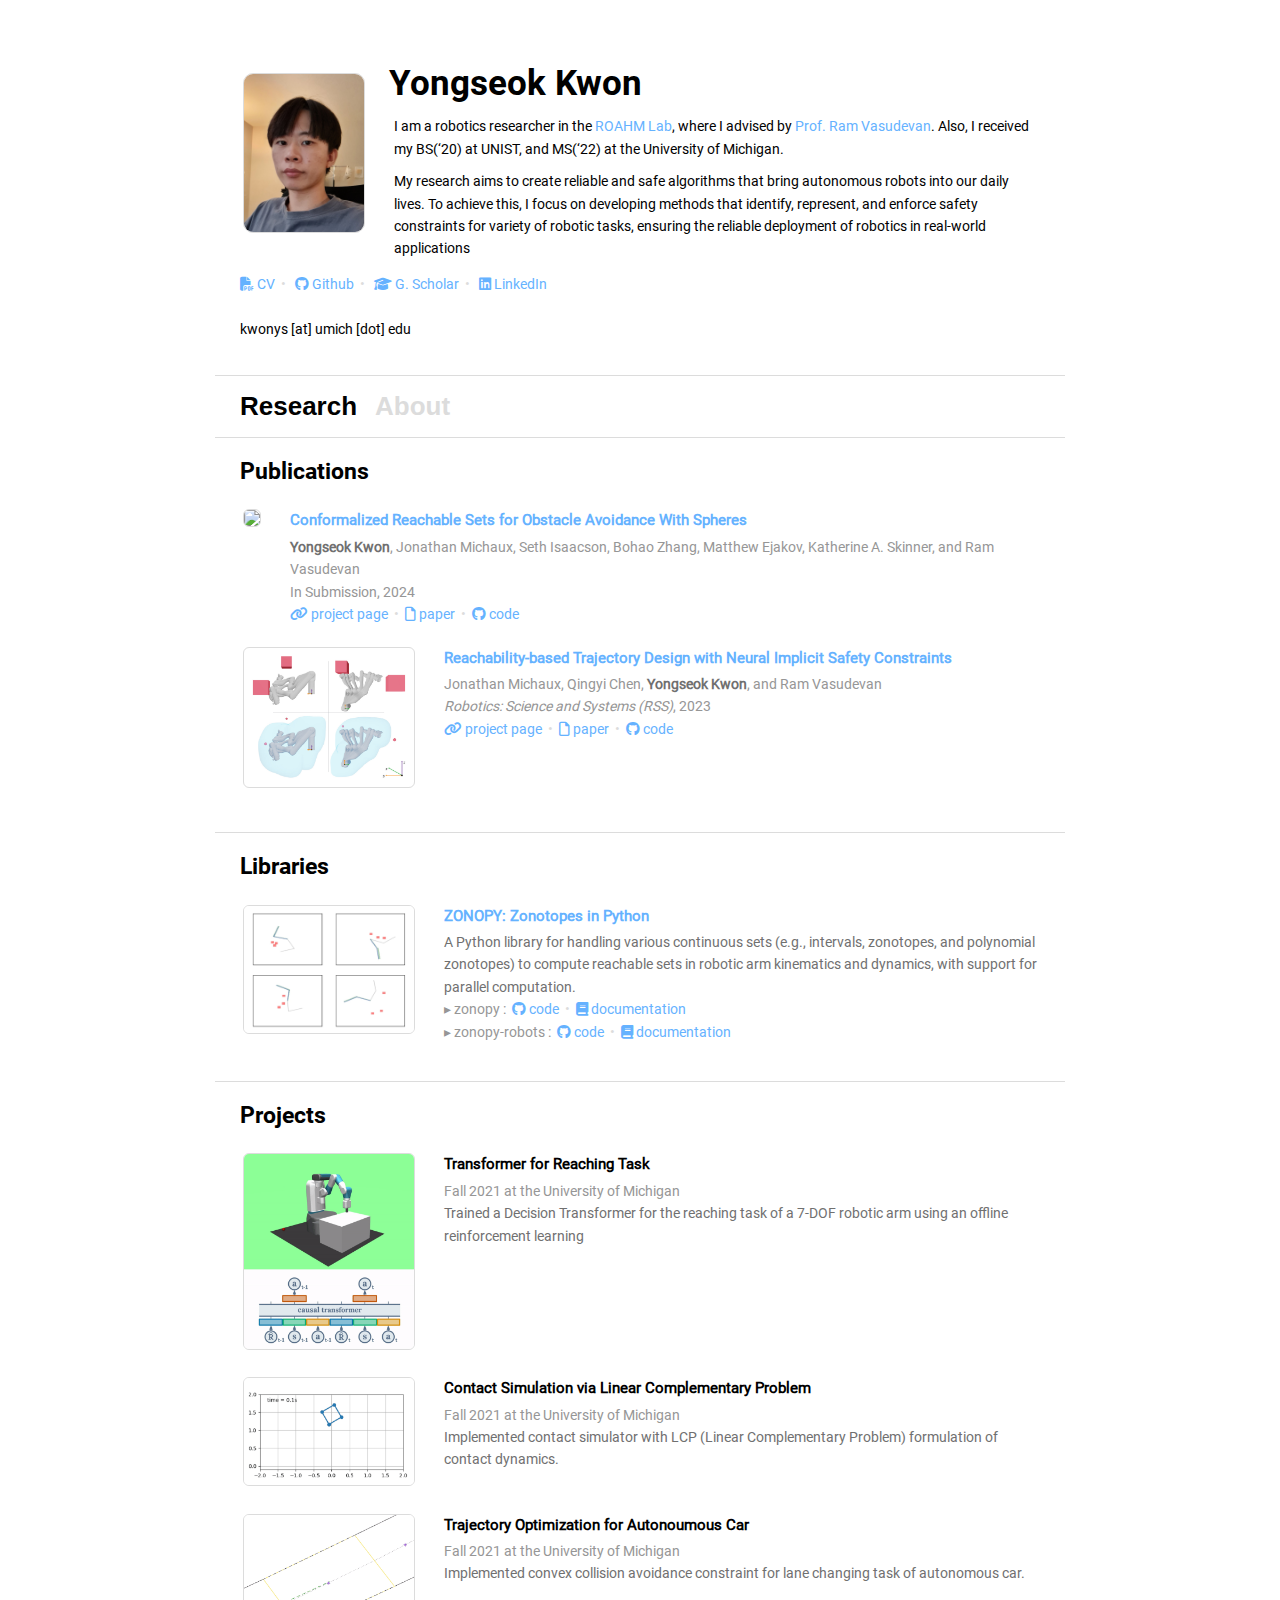
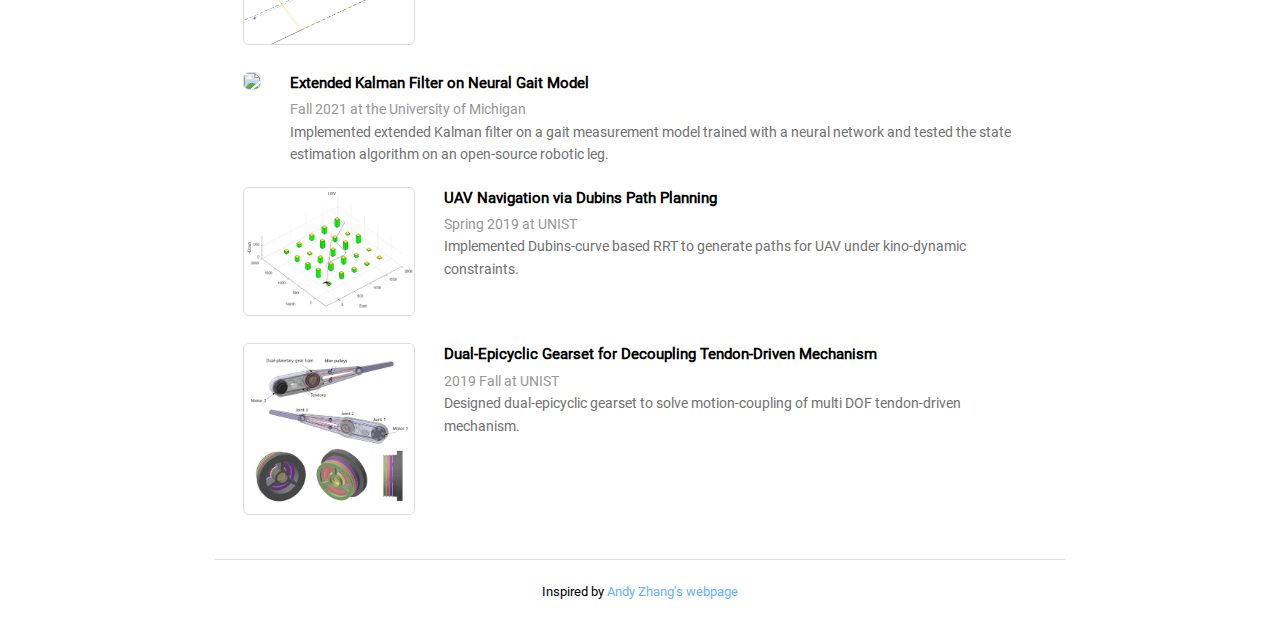
==== index.html @ fe569ad8 "Update 2024.10.15" ====
<!doctype html> 
<html lang="en">
  <head>
    <title>Yongseok Kwon</title>
    <meta charset="utf-8" />
    <meta name="viewport" content="width=device-width, initial-scale=1.0">
    <script src="https://ajax.googleapis.com/ajax/libs/jquery/3.7.0/jquery.min.js"></script>
    <link rel="stylesheet" href="https://cdnjs.cloudflare.com/ajax/libs/font-awesome/6.4.0/css/all.min.css">

  <link rel ="icon" href="images\umich.jpg" type="image/x-icon">
    
    <!-- STYLE -->
    <link rel="stylesheet" href="css/style.css">
    <style>
      .id-pic{
        width:120px;
        border: 1px solid #dcdcdc;
        border-radius: 10px;
      }
      #gray {
        color: #dcdcdc;
      }
    </style>
  </head>
  <body>
    <section id="profile">
        <article >
            <table>
                <tbody>
                    <td valign="middle"><img src="images/yongseok.jpg" class="id-pic"></td>      
                    <td>
                        <h1>Yongseok Kwon</h1>
                        <p>
                          I am a robotics researcher in the <a href="https://www.roahmlab.com/">ROAHM Lab</a>, where I advised by <a href="https://www.roahmlab.com/ram-personal">Prof. Ram Vasudevan</a>. Also, I received my BS(‘20) at UNIST, and MS(‘22) at the University of Michigan.
                        </p>
                        <p>
                          My research aims to create reliable and safe algorithms that bring autonomous robots into our daily lives. 
                          To achieve this, I focus on developing methods that identify, represent, and enforce safety constraints for variety of robotic tasks, ensuring the reliable deployment of robotics in real-world applications
                        </p>   
                    </td>
                    
                </tbody>
            </table>
            <a href="https://kwonyos.github.io/pdfs/CV_Yongseok_Kwon.pdf">
              <i class="fa-solid fa-file-pdf"></i> CV
            </a>
            &nbsp;<span id="gray">&#8226;</span>&nbsp;&nbsp;
            <a href="https://github.com/kwonyos">
              <i class="fa-brands fa-github"></i> Github
            </a>
            &nbsp;<span id="gray">&#8226;</span>&nbsp;&nbsp;
            <a href="https://scholar.google.co.kr/citations?view_op=list_works&hl=ko&authuser=1&user=ozCRJGkAAAAJ">
              <i class="fa-solid fa-graduation-cap"></i>
              G. Scholar
            </a>
            &nbsp;<span id="gray">&#8226;</span>&nbsp;&nbsp;
            <a href="https://www.linkedin.com/in/yong-seok-kwon-6a18b31a7/">
              <i class="fa-brands fa-linkedin"></i> LinkedIn
            </a>
            <br><br>
            <span> kwonys [at] umich [dot] edu</span>
        </article>
    </section>
    <section class="button-group">
    
      <button id="button-research" class="button" style="color:black;" onclick="buttonSwitch(this)">Research</button>
      <button id="button-about" class="button" onclick="buttonSwitch(this)">About</button>
    </section>
    <div id="Research" class = "thread">
    <section>
      <h3>Publications</h3>
      <article>
          <table>
              <tbody>
                  <td>
                    <a href="https://roahmlab.github.io/crows/">
                      <img src="images/crows.gif" class="paper-video">
                    </a>
                  </td>      
                  <td valign="top">
                      <p class="paper-title">
                        <a href="https://roahmlab.github.io/crows/">Conformalized Reachable Sets for Obstacle Avoidance With Spheres</a>
                      </p>
                      <p class="paper-author">
                          <span class="myname">Yongseok Kwon</span>, Jonathan Michaux, Seth Isaacson, Bohao Zhang, Matthew Ejakov, Katherine A. Skinner, and Ram Vasudevan
                      </p>
                      <p class="paper-conference">
                          In Submission, 2024
                      </p>
                      <p class="A">
                      <a href="https://roahmlab.github.io/crows/">
                        <i class="fa-solid fa-link"></i> project page
                      </a>
                      &nbsp;&#8226;&nbsp;
                      <a href="https://arxiv.org/abs/2410.09924">
                        <i class="fa-regular fa-file"></i> paper
                      </a>
                      &nbsp;&#8226;&nbsp;
                      <a href="https://github.com/roahmlab/crows">
                        <i class="fa-brands fa-github"></i> code
                      </a>
                      &nbsp;
                      </p>
                  </td>
              </tbody>
          </table>
      </article>

      <article>
          <table>
              <tbody>
                  <td>
                    <a href="https://roahmlab.github.io/RDF/">
                      <img src="images/rdf.jpg" class="paper-image">
                    </a>
                  </td>      
                  <td valign="top">
                      <p class="paper-title">
                        <a href="https://roahmlab.github.io/RDF/">Reachability-based Trajectory Design with Neural Implicit Safety Constraints</a>
                      </p>
                      <p class="paper-author">
                          Jonathan Michaux, Qingyi Chen, <span class="myname">Yongseok Kwon</span>, and Ram Vasudevan
                      </p>
                      <p class="paper-conference">
                        <i>Robotics: Science and Systems (RSS)</i>, 2023
                      </p>
                      <p class="A">
                      <a href="https://roahmlab.github.io/RDF/">
                        <i class="fa-solid fa-link"></i> project page
                      </a>
                      &nbsp;&#8226;&nbsp;
                      <a href="https://arxiv.org/abs/2302.07352">
                        <i class="fa-regular fa-file"></i> paper
                      </a>
                      &nbsp;&#8226;&nbsp;
                      <a href="https://github.com/roahmlab/RDF">
                        <i class="fa-brands fa-github"></i> code
                      </a>
                      &nbsp;
                      </p>
                  </td>                  
              </tbody>
          </table>
      </article>
    </section>
    <section> 
        <h3>Libraries</h3>   
        <article>
          <table>
              <tbody>
                  <td><a href="https://github.com/roahmlab/zonopy"><img src="images/zonopy.gif" class="library-image"></a></td>      
                  <td valign="top">
                      <p class="library-title">
                        <a href="https://github.com/roahmlab/zonopy">
                          ZONOPY: Zonotopes in Python
                        </a>
                      </p>
                      <p class="library-content">
                        A Python library for handling various continuous sets (e.g., intervals, zonotopes, and polynomial zonotopes) to compute reachable sets in robotic arm kinematics and dynamics, with support for parallel computation.
                      </p>
                      <p class="A">
                        <span class="library-item">&#9656; zonopy&thinsp;:&nbsp;</span> 
                        <a href="https://github.com/roahmlab/zonopy"><i class="fa-brands fa-github"></i> code</a>&nbsp;&nbsp;&#8226;&nbsp;
                        <a href="https://roahmlab.github.io/zonopy/latest/"><i class="fa-solid fa-book"></i> documentation</a>&nbsp;
                      </p>
                      <p class="A">
                        <span class="library-item">&#9656; zonopy-robots&thinsp;:&nbsp;</span> 
                        <a href="https://github.com/roahmlab/zonopy-robots"><i class="fa-brands fa-github"></i> code</a>&nbsp;&nbsp;&#8226;&nbsp;
                        <a href="https://roahmlab.github.io/zonopy-robots/latest/"><i class="fa-solid fa-book"></i> documentation</a>&nbsp;
                      </p>
                  </td>
                  
              </tbody>
          </table>
        </article>
      </section>
      <section> 
        <h3>Projects</h3>   
        <article>
          <table>
              <tbody>
                  <td><img src="images/dt-mp.gif" class="project-image"></td>      
                  <td valign="top">
                      <p class="project-title">
                        Transformer for Reaching Task
                      </p>
                      <p class="project-info">
                        Fall 2021 at the University of Michigan
                      </p>
                      <p class="project-content">
                        Trained a Decision Transformer for the reaching task of a 7-DOF robotic arm using an offline reinforcement learning
                      </p>
                  </td>
                  
              </tbody>
          </table>
      </article>
      <article>
        <table>
            <tbody>
                <td><img src="images/contact.gif" class="project-image"></td>      
                <td valign="top">
                    <p class="project-title">
                      Contact Simulation via Linear Complementary Problem 
                    </p>
                    <p class="project-info">
                        Fall 2021 at the University of Michigan
                    </p>
                    <p class="project-content">
                      Implemented contact simulator with LCP (Linear Complementary Problem) formulation of contact dynamics. 
                    </p>
                </td>
                
            </tbody>
        </table>
    </article>
      <article>
        <table>
            <tbody>
                <td><img src="images/sdc.gif" class="project-image"></td>      
                <td valign="top">
                    <p class="project-title">
                        Trajectory Optimization for Autonoumous Car
                    </p>
                    <p class="project-info">
                        Fall 2021 at the University of Michigan
                    </p>
                    <p class="project-content">
                      Implemented convex collision avoidance constraint for lane changing task of autonomous car.
                    </p>
                </td>
                
            </tbody>
        </table>
    </article>
    <article>
      <table>
          <tbody>
              <td><img src="images/ekf.gif" class="project-image"></td>      
              <td valign="top">
                  <p class="project-title">
                    Extended Kalman Filter on Neural Gait Model
                  </p>
                  <p class="project-info">
                      Fall 2021 at the University of Michigan
                  </p>
                  <p class="project-content">
                    Implemented extended Kalman filter on a gait measurement model trained with a neural network and tested the state estimation algorithm on an open-source robotic leg.  
                  </p>
              </td>
              
          </tbody>
      </table>
  </article>
    <article>
      <table>
          <tbody>
              <td><img src="images/uav.gif" class="project-image"></td>      
              <td valign="top">
                  <p class="project-title">
                    UAV Navigation via Dubins Path Planning
                  </p>
                  <p class="project-info">
                      Spring 2019 at UNIST
                  </p>
                  <p class="project-content">
                    Implemented Dubins-curve based RRT to generate paths for UAV under kino-dynamic constraints.
                  </p>
              </td>
              
          </tbody>
      </table>
      </article>
      <article>
        <table>
            <tbody>
                <td><img src="images/tdm.jpg" class="project-image"></td>      
                <td valign="top">
                    <p class="project-title">
                      Dual-Epicyclic Gearset for Decoupling Tendon-Driven Mechanism 
                    </p>
                    <p class="project-info">
                      2019 Fall at UNIST
                    </p>
                    <p class="project-content">
                      Designed dual-epicyclic gearset to solve motion-coupling of multi DOF tendon-driven mechanism.
                    </p>
                </td>
                
            </tbody>
        </table>
      </article>

    </section>
    </div>
    <div id="About" class = "thread" style="display:none">
    <section>
      <h3>Education</h3>
      <article>
        <table>
          <tbody>
              <td><img src="images/umich.jpg" class="school-image"></td>      
              <td valign="top">
                  <p class="school-name">
                    University of Michigan, Ann Arbor
                  </p>
                  <p class="school-period">
                    August 2020 &ndash; August 2022
                  </p>
                  <p class="school-degree">
                    M.S.E in Mechanical Engineering
                  </p>
              </td>
              
          </tbody>
      </table>
      </article>
      <article>
        <table>
          <tbody>
              <td><img src="images/unist.png" class="school-image"></td>      
              <td valign="top">
                  <p class="school-name">
                    Ulsan National Institute of Science and Technology (UNIST)
                  </p>
                  <p class="school-period">
                    March 2016 &ndash; Februrary 2020

                  </p>
                  <p class="school-degree">
                    B.S. in Mechanical Engineering, Human Factors Engineering
                  </p>
              </td>
              
          </tbody>
      </table>
      </article>
    </section>
    <section>
      <h3>Experience</h3>
      <article>
        <table>
          <tbody>
              <td><img src="images/roahmlab_logo.jpg" class="job-image"></td>      
              <td valign="top">
                  <p class="job-name">
                    Robotics and Optimization for Analysis of Human Motion (ROAHM) Lab
                  </p>
                  <p class="job-period">
                    July 2021 &ndash; January 2023, &nbsp;August 2024 &ndash; Present
                  </p>
                  <p class="job-position">
                    Researcher
                  </p>
              </td>
          </tbody>
      </table>
      </article>

      <article>
        <table>
          <tbody>
              <td><img src="images/karcfi_logo.jpg" class="job-image"></td>      
              <td valign="top">
                  <p class="job-name">
                    Korea Army Research Center for Future and Innovation (KARCFI)
                  </p>
                  <p class="job-period">
                    Februrary 2023 &ndash; August 2024
                  </p>
                  <p class="job-position">
                    Robotics Researcher (Mandatory Military Obligation)
                  </p>
              </td>
              
          </tbody>
      </table>
      </article>

      <article>
        <table>
          <tbody>
              <td><img src="images/locolab_logo.jpg" class="job-image"></td>      
              <td valign="top">
                  <p class="job-name">
                    Locomotor Control Systems (LOCO) Lab 
                  </p>
                  <p class="job-period">
                    January 2021 &ndash; May 2021
                  </p>
                  <p class="job-position">
                    Research Student
                  </p>
              </td>
              
          </tbody>
      </table>
      </article>
      <article>
        <table>
          <tbody>
              <td><img src="images/birclab_logo.jpg" class="job-image"></td>      
              <td valign="top">
                  <p class="job-name">
                    Bio-Robotics and Control (BiRC) Lab
                  </p>
                  <p class="job-period">
                    March 2019 &ndash; July 2019
                  </p>
                  <p class="job-position">
                    Research Student
                  </p>
              </td>
              
          </tbody>
      </table>
      </article>
    </section>
    </div>
    <footer> <small> Inspired by <a href="https://andyzeng.github.io/">Andy Zhang's webpage</a></small> </footer>
    <script>
      function buttonSwitch(self) {
        var onColor = "black";
        var offColor = "#dcdcdc";
        var thisButtonInd = Object.keys($(".button")).map(function (key) { return $(".button")[key].id; }).indexOf(self.id);
        var thisButtonID = '#'+$(".button")[thisButtonInd].id;
        

        var thisThreadID = '#'+$(".thread")[thisButtonInd].id;
        //alert($(".button").length)
        $(thisButtonID).css("color",onColor);
        $(thisButtonID).hover(function(){$(this).css("color",onColor);}, function(){$(this).css("color",onColor);});
        $(thisThreadID).show();
        for(let buttonInd = 0; buttonInd<$(".button").length; buttonInd++){
          if(buttonInd != thisButtonInd){
            otherButtonID = '#'+$(".button")[buttonInd].id;
            otherThreadID = '#'+$(".thread")[buttonInd].id;
            $(otherButtonID).css("color",offColor);
            $(otherButtonID).hover(function(){
              $(this).css("color",onColor);
              }, function(){
              $(this).css("color",offColor)
            });
            $(otherThreadID).hide();
          }
        }
      }
    </script>
  </body>
</html>
---- css/style.css ----
@font-face {font-family:Roboto-Regular; src: url('../fonts/Roboto-Regular.ttf');}
@font-face {font-family:Roboto-Bold; src: url('../fonts/Roboto-Bold.ttf');}

:root {
  --grey-0: #494949;
  --grey-1: #707070;
  --grey-2: #969696;
  --grey-3: #dcdcdc;
}


html {
  overflow-y: scroll;
}

h1, h2, h3, h4 {
  font-family: 'Roboto-Bold', arial, sans-serif;
}
a {
  color:#65b2ff;
  text-decoration: none;
}
a:hover {
  color:#ffc965;
}

h1{
  font-size:35px;
  margin:0px 0 20px 20px;
}
h2{
  font-size:32px;
}

h3{
  font-size:23px;
}


td{
  vertical-align: top;
}

/* Paper */
.paper-image{
  width:154px;
  padding: 8px;
  border: 1px solid var(--grey-3);
  border-radius: 6px;
}
.paper-video{
  width:170px;
  border: 1px solid var(--grey-3);
  border-radius: 6px;
}
.paper-title{
  font-size: 15.2px;
  font-weight: 600;
  padding-bottom: 4px;
}
.paper-author{
  color:var(--grey-2);
  padding-bottom: 0px;
}
.paper-conference{
  color:var(--grey-2);
  padding-bottom: 0px;
}
.myname{
  font-weight: bold;
  color:var(--grey-1);
}
/* Library */
.library-image{
  width:170px;
  border: 1px solid var(--grey-3);
  border-radius: 6px;
}
.library-title{
  font-size: 15.2px;
  font-weight: 600;
  padding-bottom: 4px;
}
.library-content{
  color:var(--grey-1);
  padding-bottom: 0px;
}
.library-item{
  color:var(--grey-2);
  padding-bottom: 0px;
}
/* Project */
.project-image{
  width:170px;
  border: 1px solid var(--grey-3);
  border-radius: 6px;
}
.project-title{
  font-size: 15.2px;
  font-weight: 600;
  padding-bottom: 4px;
}
.project-info{
  color:var(--grey-2);
  padding-bottom: 0px;
}
.project-content{
  font-size: 14px;
  color:var(--grey-1);
  padding-bottom: 0px;
}

/* School */
.school-image{
  width:80px;
  border: 1px solid var(--grey-3);
  border-radius: 8px;
}
.school-name{
  font-size: 15.2px;
  font-weight: 600;
  padding-bottom: 4px;
}
.school-period{
  color:var(--grey-2);
  padding-bottom: 0px;
}
.school-degree{
  color:var(--grey-2);
  padding-bottom: 0px;
}

/* Job */
.job-image{
  width:125px;
}
.job-name{
  font-size: 15.2px;
  font-weight: 600;
  padding-bottom: 4px;
}
.job-period{
  color:var(--grey-2);
  padding-bottom: 0px;
}
.job-position{
  color:var(--grey-2);
  padding-bottom: 0px;
}


.A{
  color:var(--grey-3);
  padding-bottom: 0px;
}

button {
  font-weight: bold;
  font-size:26px;
  border: 0px;
  padding: 0px;
  margin: 0 15px 0px 0px;
  color:var(--grey-3);
  background-color: #ffffff;
}
button:hover{
  color:#000000;
  cursor:pointer;
}
.button-group{

  padding-top:15px;
  padding-bottom: 15px;
}

body {
  margin:0;
  font-family: 'Roboto-Regular';
  line-height: 140%;
}

section {
  margin: auto;
  padding: 0 25px 20px 25px;
  width: 800px;
  background-color: #ffffff;
  font-size: 14px;
  border-bottom: 1px solid var(--grey-3);
}
#profile {
  padding-top: 5em;
}

article {
  padding-bottom: 15px;
}
p {
  margin: 0;
  padding: 0 0 10px 25px;
}
footer {
  font-size: 15px;
  margin:20px 0 35px 0;
  text-align: center;
}

@media(max-width:850px) {
  section {
    margin: auto;
    position: relative;
    width: 89%;
    padding: 0 5.5% 20px 5.5%;
  }

}
@media(max-width:500px) {
  html{
    overflow-x: clip;
  }
  section {
    width: 455px;
    padding: 0 27.5px 20px 27.5px;
  }
}
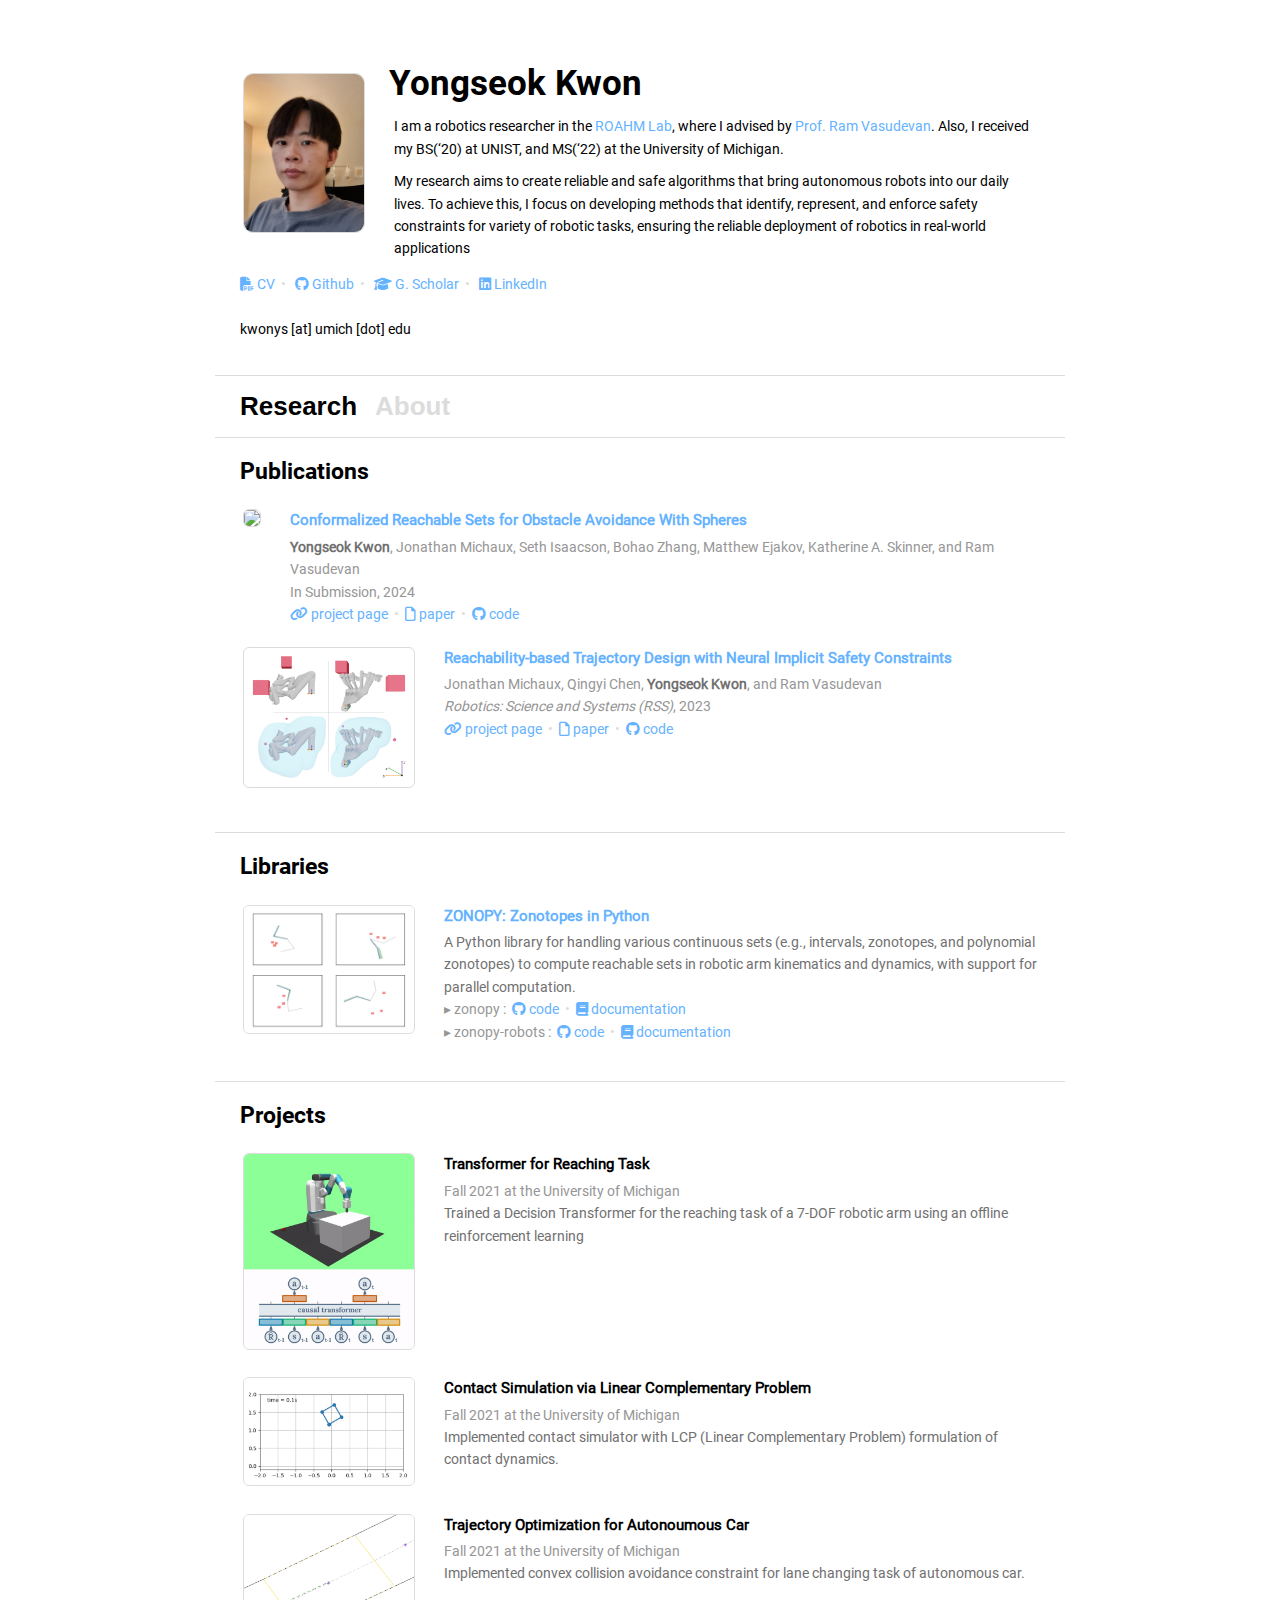
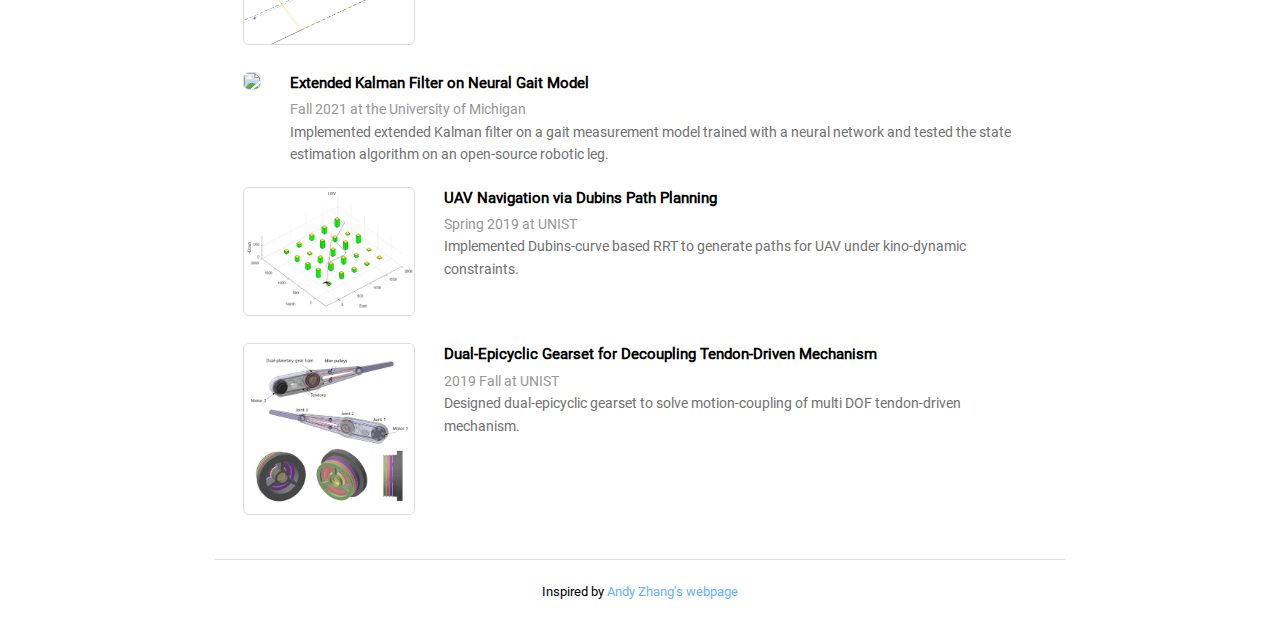
==== commit 603f3880: "Update CV and logos" ====
--- a/index.html
+++ b/index.html
@@ -41,7 +41,7 @@
                     
                 </tbody>
             </table>
-            <a href="https://kwonyos.github.io/pdfs/CV_Yongseok_Kwon.pdf">
+            <a href="pdfs/CV_Yongseok_Kwon.pdf">
               <i class="fa-solid fa-file-pdf"></i> CV
             </a>
             &nbsp;<span id="gray">&#8226;</span>&nbsp;&nbsp;
@@ -341,7 +341,7 @@
       <article>
         <table>
           <tbody>
-              <td><img src="images/roahmlab_logo.jpg" class="job-image"></td>      
+              <td><img src="images/roahmlab_logo.png" class="job-image"></td>      
               <td valign="top">
                   <p class="job-name">
                     Robotics and Optimization for Analysis of Human Motion (ROAHM) Lab
@@ -360,10 +360,10 @@
       <article>
         <table>
           <tbody>
-              <td><img src="images/karcfi_logo.jpg" class="job-image"></td>      
+              <td><img src="images/iifa_logo.png" class="job-image"></td>      
               <td valign="top">
                   <p class="job-name">
-                    Korea Army Research Center for Future and Innovation (KARCFI)
+                    Institue of Innovation for Future Army (IIFA) in Republic of Korea Army
                   </p>
                   <p class="job-period">
                     Februrary 2023 &ndash; August 2024
@@ -380,7 +380,7 @@
       <article>
         <table>
           <tbody>
-              <td><img src="images/locolab_logo.jpg" class="job-image"></td>      
+              <td><img src="images/locolab_logo.png" class="job-image"></td>      
               <td valign="top">
                   <p class="job-name">
                     Locomotor Control Systems (LOCO) Lab 
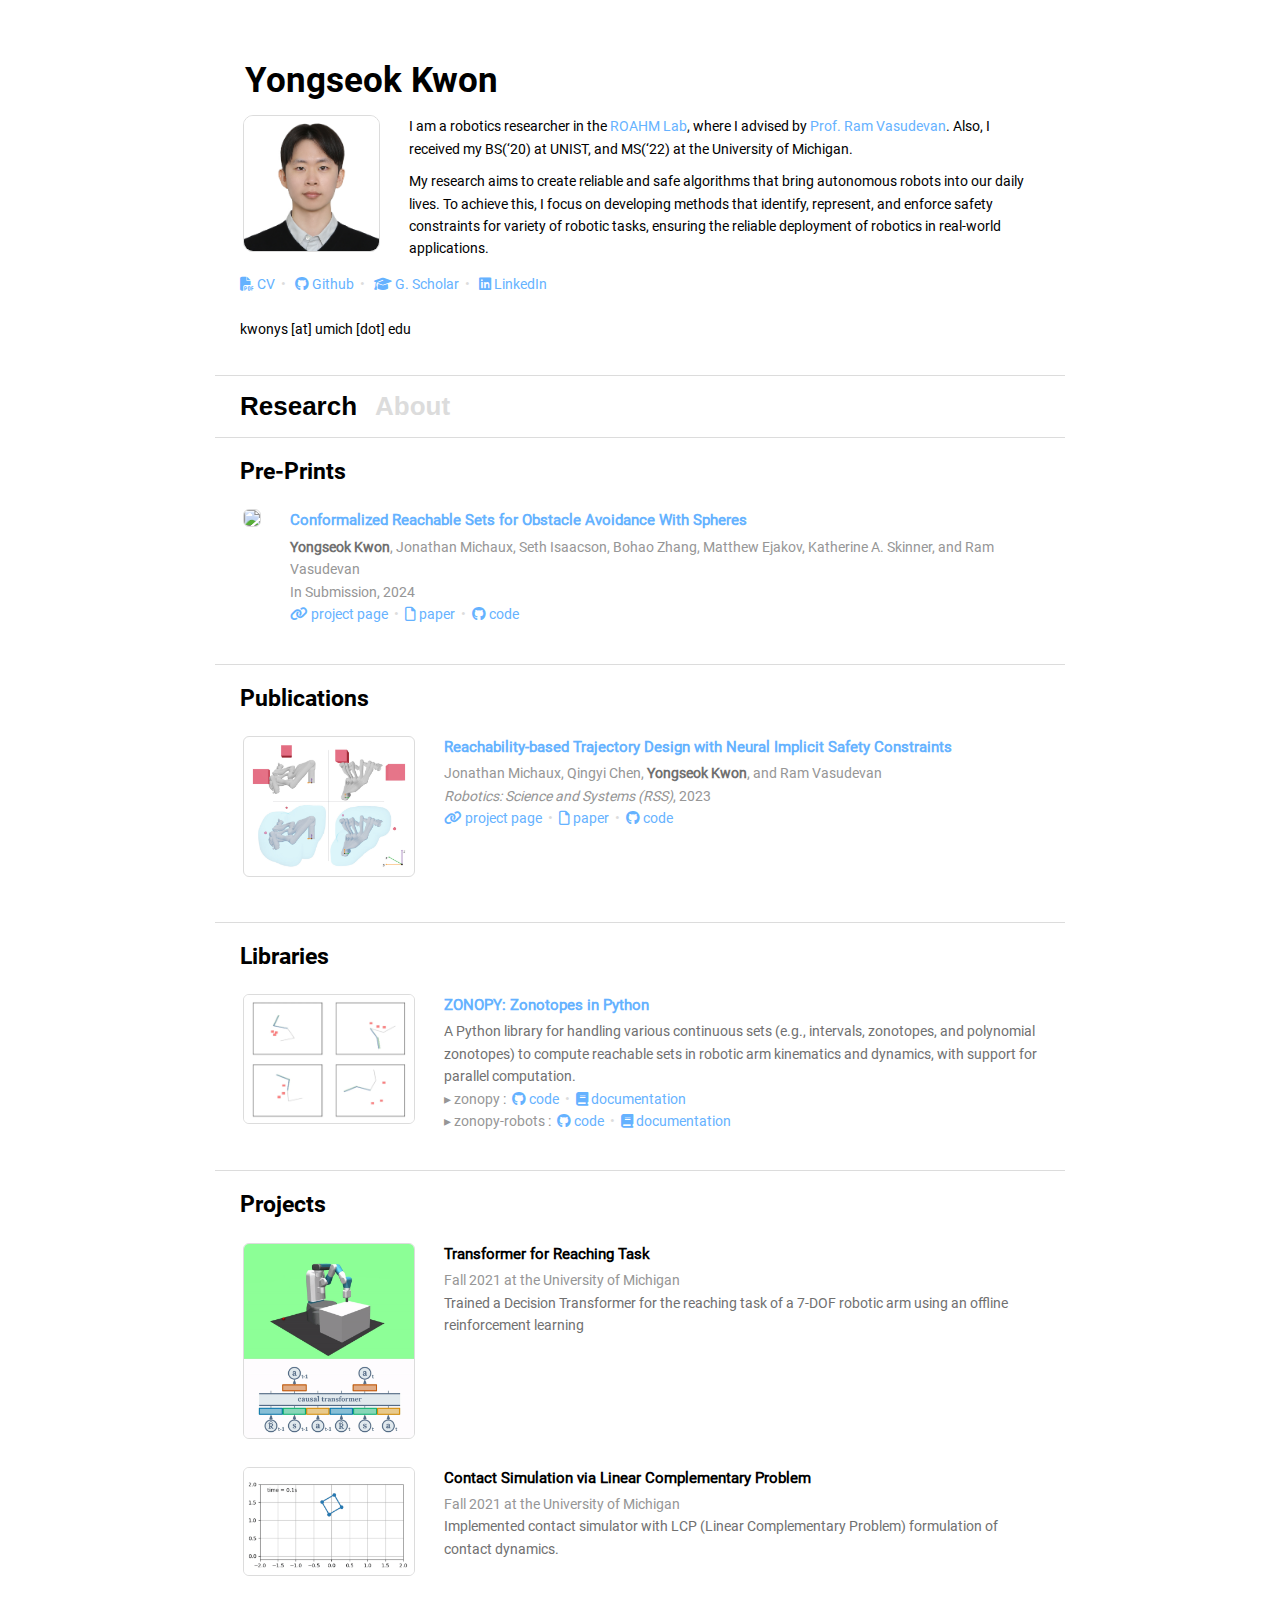
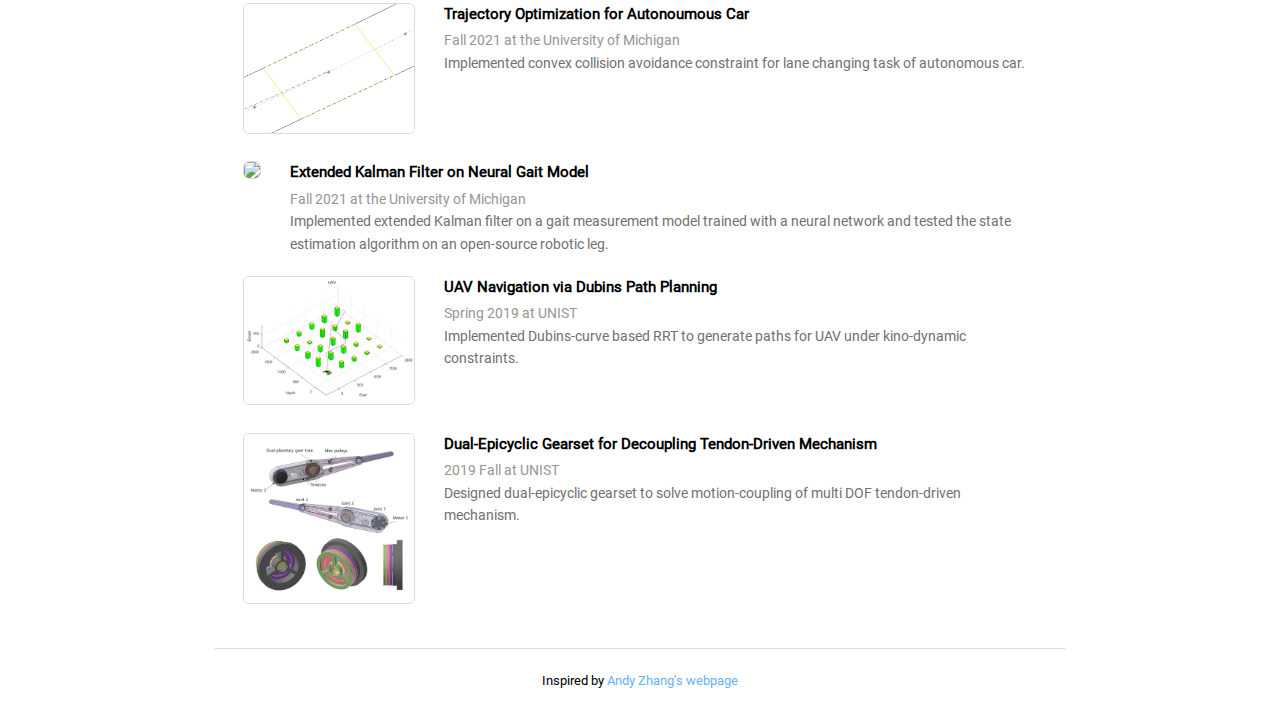
==== commit 5632c80e: "update profile pic" ====
--- a/index.html
+++ b/index.html
@@ -13,7 +13,7 @@
     <link rel="stylesheet" href="css/style.css">
     <style>
       .id-pic{
-        width:120px;
+        width:135px;
         border: 1px solid #dcdcdc;
         border-radius: 10px;
       }
@@ -25,18 +25,19 @@
   <body>
     <section id="profile">
         <article >
+            <h1>Yongseok Kwon</h1>
             <table>
                 <tbody>
                     <td valign="middle"><img src="images/yongseok.jpg" class="id-pic"></td>      
                     <td>
-                        <h1>Yongseok Kwon</h1>
+                        
                         <p>
                           I am a robotics researcher in the <a href="https://www.roahmlab.com/">ROAHM Lab</a>, where I advised by <a href="https://www.roahmlab.com/ram-personal">Prof. Ram Vasudevan</a>. Also, I received my BS(‘20) at UNIST, and MS(‘22) at the University of Michigan.
                         </p>
                         <p>
                           My research aims to create reliable and safe algorithms that bring autonomous robots into our daily lives. 
-                          To achieve this, I focus on developing methods that identify, represent, and enforce safety constraints for variety of robotic tasks, ensuring the reliable deployment of robotics in real-world applications
-                        </p>   
+                          To achieve this, I focus on developing methods that identify, represent, and enforce safety constraints for variety of robotic tasks, ensuring the reliable deployment of robotics in real-world applications.
+                        </p>
                     </td>
                     
                 </tbody>
@@ -68,7 +69,7 @@
     </section>
     <div id="Research" class = "thread">
     <section>
-      <h3>Publications</h3>
+      <h3>Pre-Prints</h3>
       <article>
           <table>
               <tbody>
@@ -105,7 +106,9 @@
               </tbody>
           </table>
       </article>
-
+    </section>
+    <section>
+      <h3>Publications</h3>
       <article>
           <table>
               <tbody>
@@ -363,7 +366,7 @@
               <td><img src="images/iifa_logo.png" class="job-image"></td>      
               <td valign="top">
                   <p class="job-name">
-                    Institue of Innovation for Future Army (IIFA) in Republic of Korea Army
+                    Institute of Innovation for Future Army (IIFA) in Republic of Korea Army
                   </p>
                   <p class="job-period">
                     Februrary 2023 &ndash; August 2024
--- a/css/style.css
+++ b/css/style.css
@@ -26,7 +26,7 @@
 
 h1{
   font-size:35px;
-  margin:0px 0 20px 20px;
+  margin:0px 0 20px 5px;
 }
 h2{
   font-size:32px;
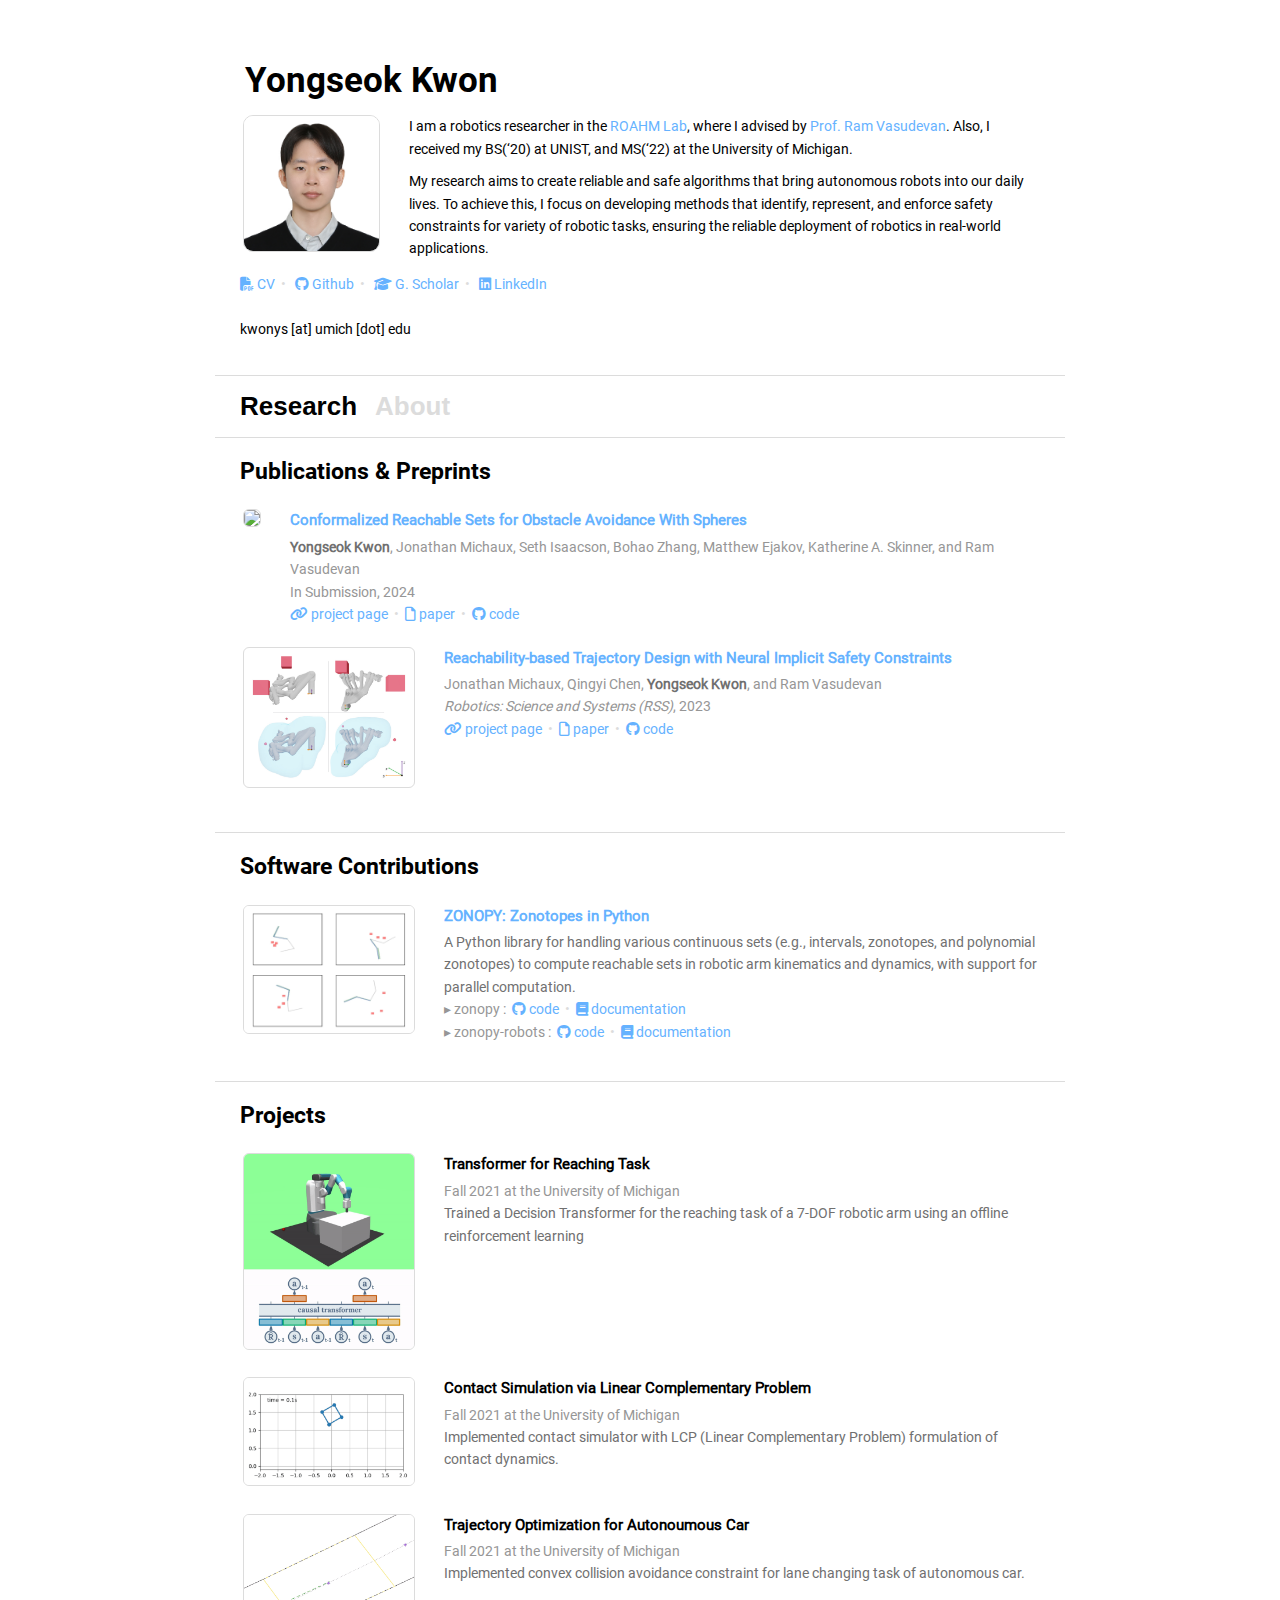
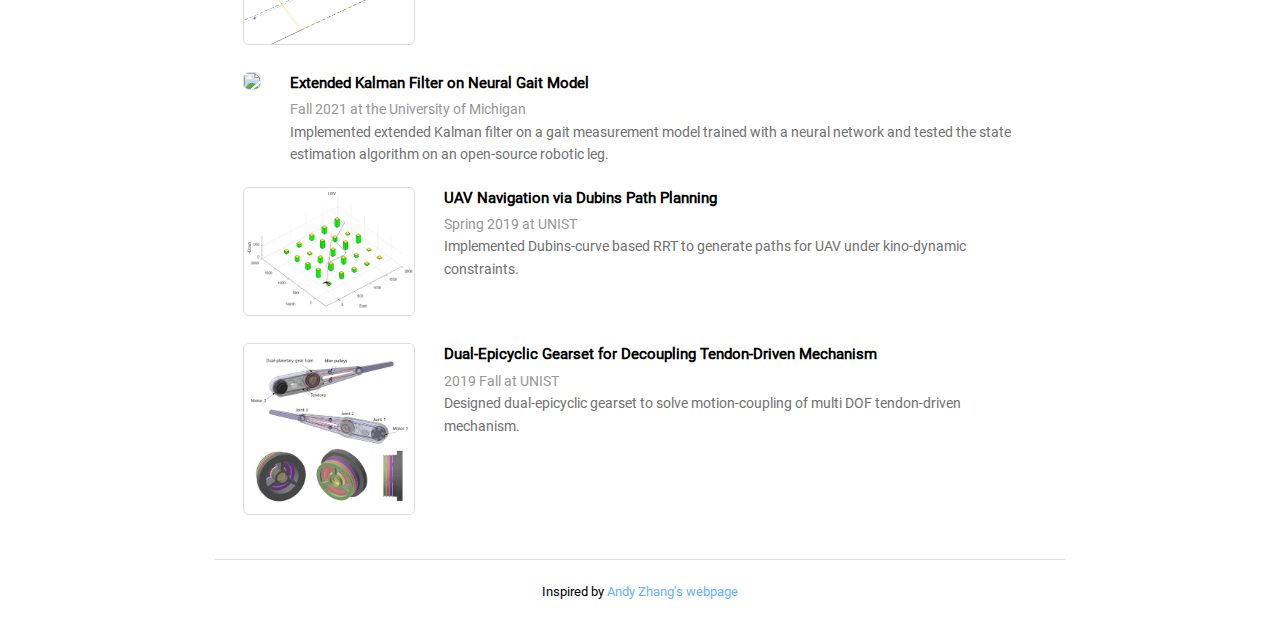
==== commit 55ac3f68: "Change section titles" ====
--- a/index.html
+++ b/index.html
@@ -69,7 +69,7 @@
     </section>
     <div id="Research" class = "thread">
     <section>
-      <h3>Pre-Prints</h3>
+      <h3>Publications & Preprints</h3>
       <article>
           <table>
               <tbody>
@@ -106,9 +106,6 @@
               </tbody>
           </table>
       </article>
-    </section>
-    <section>
-      <h3>Publications</h3>
       <article>
           <table>
               <tbody>
@@ -147,7 +144,7 @@
       </article>
     </section>
     <section> 
-        <h3>Libraries</h3>   
+        <h3>Software Contributions</h3>   
         <article>
           <table>
               <tbody>
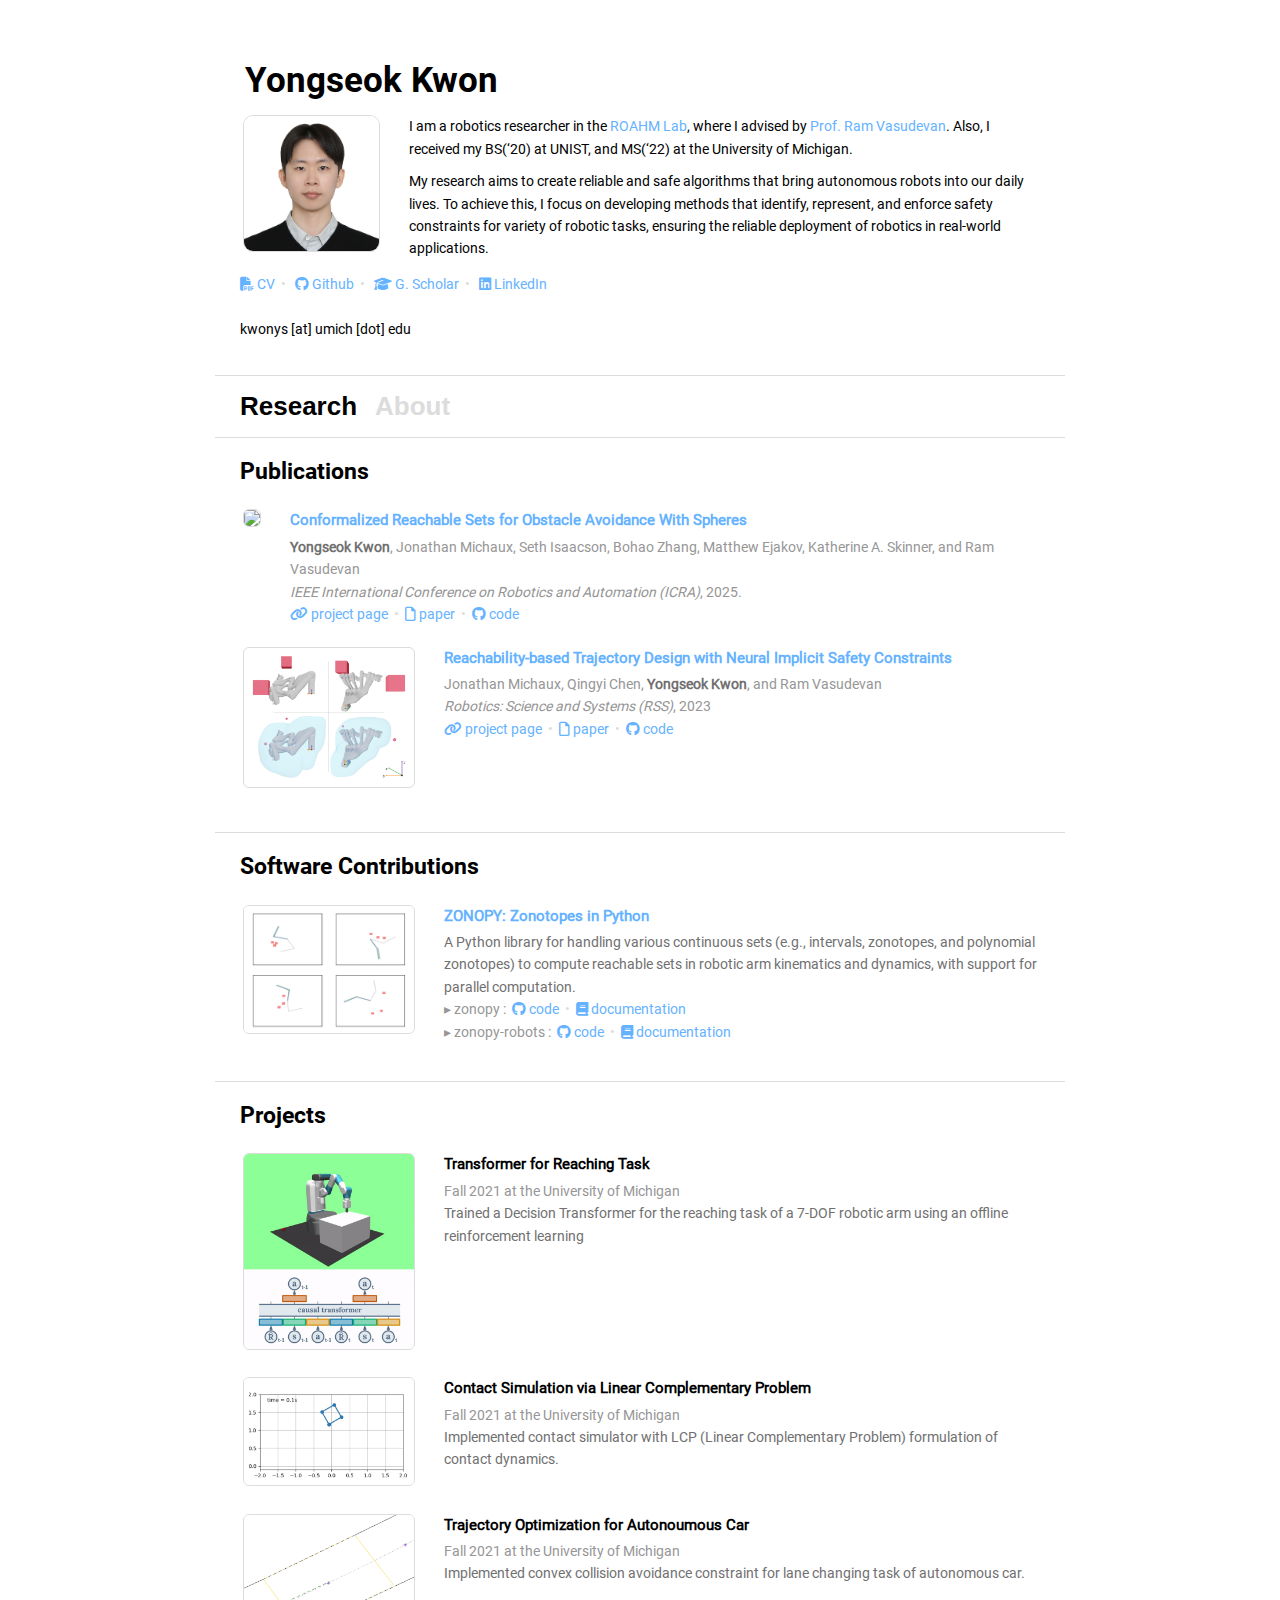
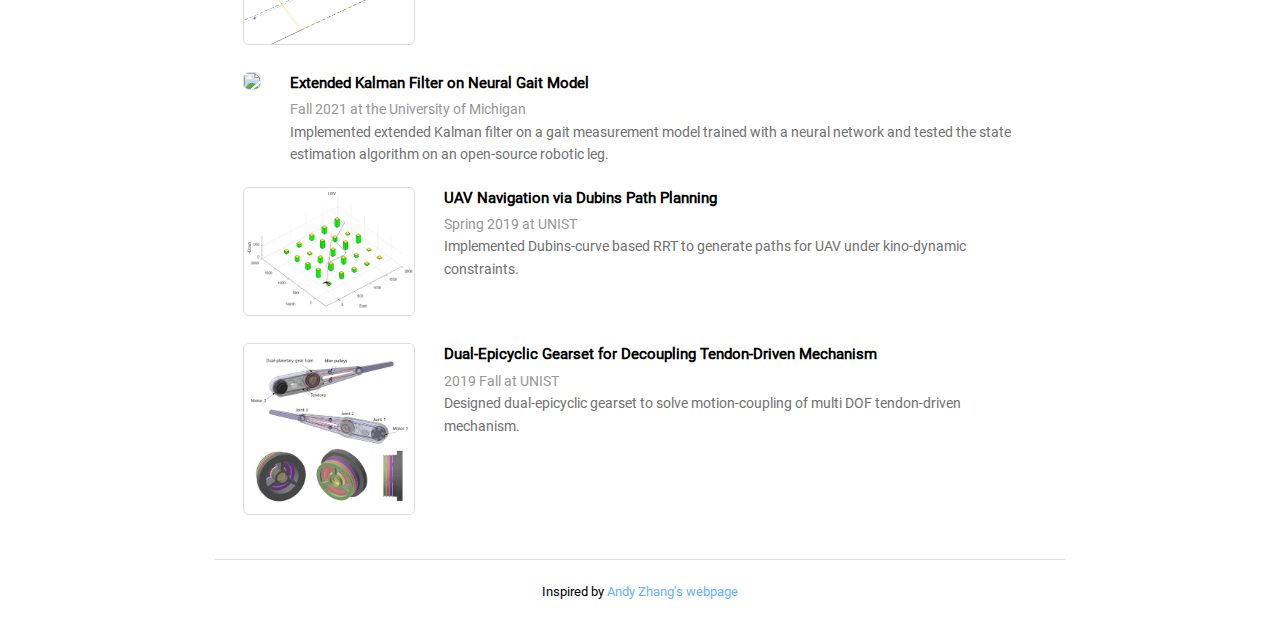
==== commit 26593284: "Update paper list to include accepted conference" ====
--- a/index.html
+++ b/index.html
@@ -69,7 +69,9 @@
     </section>
     <div id="Research" class = "thread">
     <section>
-      <h3>Publications & Preprints</h3>
+      <h3>Publications 
+        <!-- & Preprints -->
+      </h3>
       <article>
           <table>
               <tbody>
@@ -86,7 +88,7 @@
                           <span class="myname">Yongseok Kwon</span>, Jonathan Michaux, Seth Isaacson, Bohao Zhang, Matthew Ejakov, Katherine A. Skinner, and Ram Vasudevan
                       </p>
                       <p class="paper-conference">
-                          In Submission, 2024
+                        <i>IEEE International Conference on Robotics and Automation (ICRA)</i>, 2025.
                       </p>
                       <p class="A">
                       <a href="https://roahmlab.github.io/crows/">
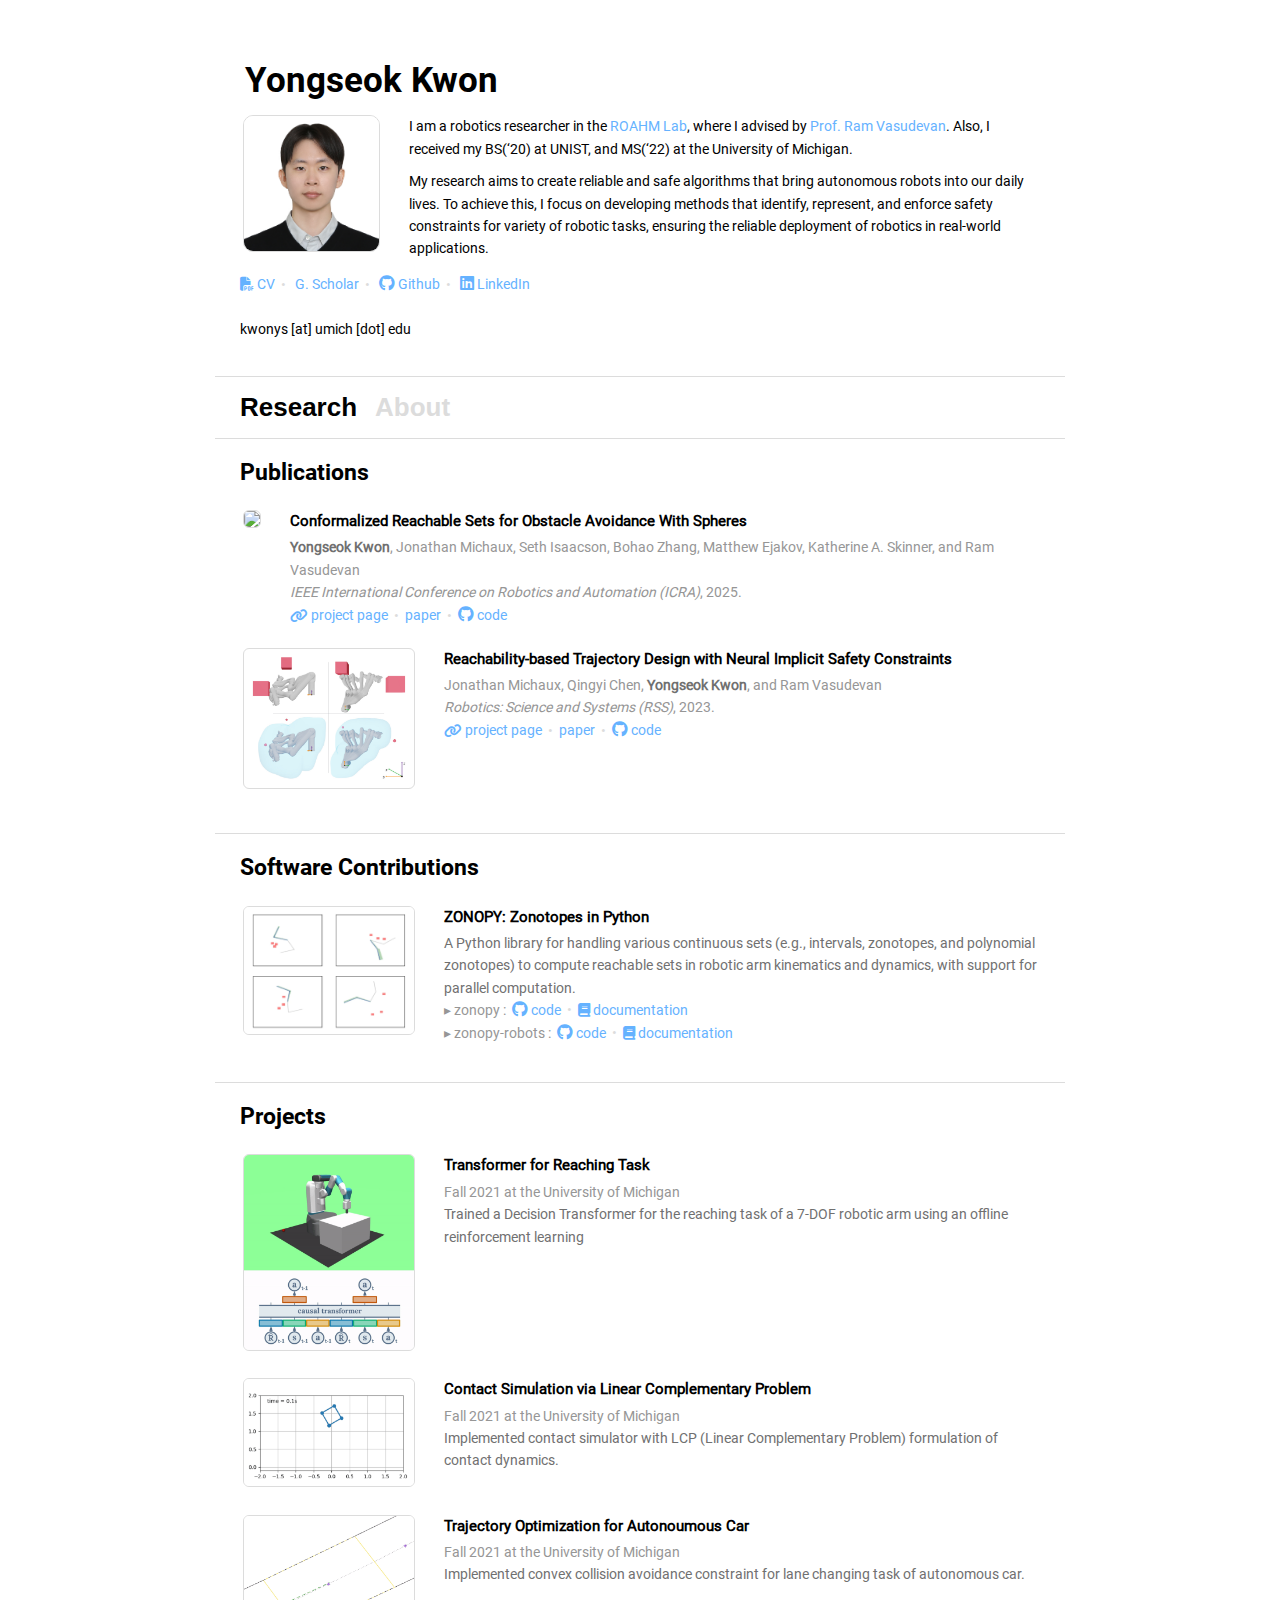
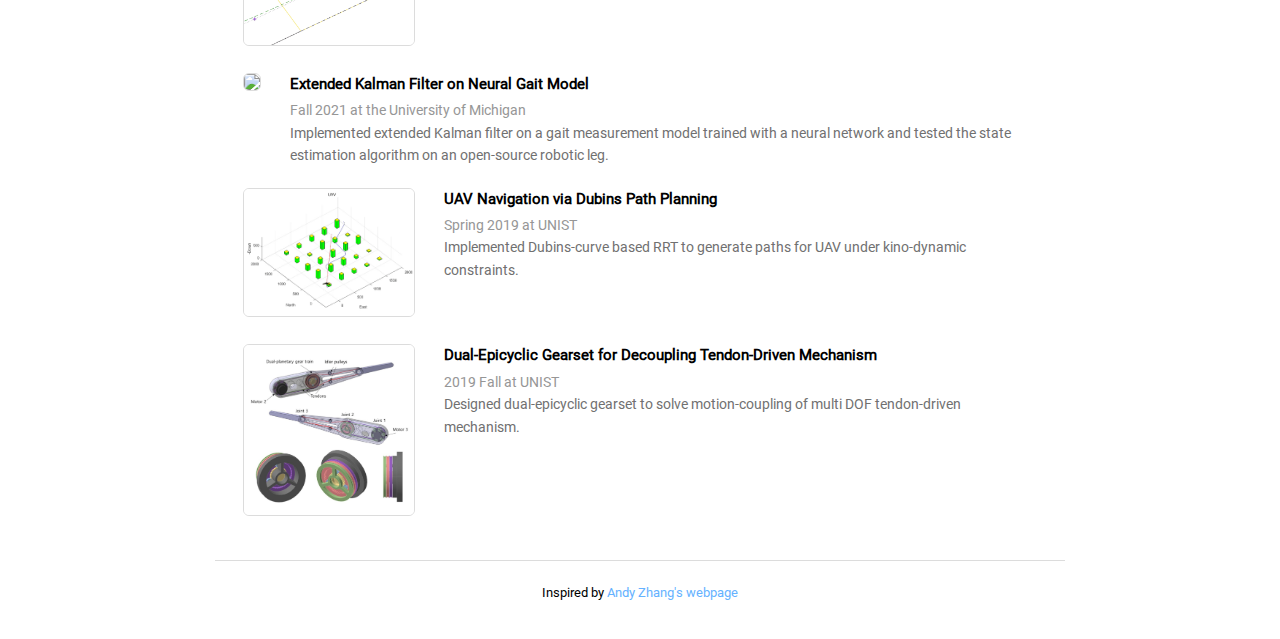
==== commit aebc73d8: "update icons" ====
--- a/index.html
+++ b/index.html
@@ -6,6 +6,7 @@
     <meta name="viewport" content="width=device-width, initial-scale=1.0">
     <script src="https://ajax.googleapis.com/ajax/libs/jquery/3.7.0/jquery.min.js"></script>
     <link rel="stylesheet" href="https://cdnjs.cloudflare.com/ajax/libs/font-awesome/6.4.0/css/all.min.css">
+    <link rel="stylesheet" href="https://cdnjs.cloudflare.com/ajax/libs/academicons/1.9.4/css/academicons.min.css">
 
   <link rel ="icon" href="images\umich.jpg" type="image/x-icon">
     
@@ -46,24 +47,25 @@
               <i class="fa-solid fa-file-pdf"></i> CV
             </a>
             &nbsp;<span id="gray">&#8226;</span>&nbsp;&nbsp;
+            <a href="https://scholar.google.co.kr/citations?view_op=list_works&hl=ko&authuser=1&user=ozCRJGkAAAAJ">
+              <!-- <i class="fa-solid fa-graduation-cap"></i> -->
+              <i class="ai ai-google-scholar" style="font-size: 20px; vertical-align: -1.5px;"></i>
+              G. Scholar
+            </a>
+
+            &nbsp;<span id="gray">&#8226;</span>&nbsp;&nbsp;
             <a href="https://github.com/kwonyos">
-              <i class="fa-brands fa-github"></i> Github
-            </a>
-            &nbsp;<span id="gray">&#8226;</span>&nbsp;&nbsp;
-            <a href="https://scholar.google.co.kr/citations?view_op=list_works&hl=ko&authuser=1&user=ozCRJGkAAAAJ">
-              <i class="fa-solid fa-graduation-cap"></i>
-              G. Scholar
+              <i class="fa-brands fa-github" style="font-size: 16px;"></i> Github
             </a>
             &nbsp;<span id="gray">&#8226;</span>&nbsp;&nbsp;
             <a href="https://www.linkedin.com/in/yong-seok-kwon-6a18b31a7/">
-              <i class="fa-brands fa-linkedin"></i> LinkedIn
+              <i class="fa-brands fa-linkedin" style="font-size: 16px;"></i> LinkedIn
             </a>
             <br><br>
             <span> kwonys [at] umich [dot] edu</span>
         </article>
     </section>
     <section class="button-group">
-    
       <button id="button-research" class="button" style="color:black;" onclick="buttonSwitch(this)">Research</button>
       <button id="button-about" class="button" onclick="buttonSwitch(this)">About</button>
     </section>
@@ -81,8 +83,8 @@
                     </a>
                   </td>      
                   <td valign="top">
-                      <p class="paper-title">
-                        <a href="https://roahmlab.github.io/crows/">Conformalized Reachable Sets for Obstacle Avoidance With Spheres</a>
+                      <p class="paper-title" >
+                        Conformalized Reachable Sets for Obstacle Avoidance With Spheres
                       </p>
                       <p class="paper-author">
                           <span class="myname">Yongseok Kwon</span>, Jonathan Michaux, Seth Isaacson, Bohao Zhang, Matthew Ejakov, Katherine A. Skinner, and Ram Vasudevan
@@ -92,15 +94,16 @@
                       </p>
                       <p class="A">
                       <a href="https://roahmlab.github.io/crows/">
-                        <i class="fa-solid fa-link"></i> project page
+                        <i class="fa-solid fa-link" style="vertical-align: -.5px;"></i> project page
                       </a>
                       &nbsp;&#8226;&nbsp;
                       <a href="https://arxiv.org/abs/2410.09924">
-                        <i class="fa-regular fa-file"></i> paper
+                        <!-- <i class="fa-regular fa-file"></i>  -->
+                        <i class="ai ai-arxiv" style="font-size: 17px; vertical-align: -.5px;"></i> paper
                       </a>
                       &nbsp;&#8226;&nbsp;
                       <a href="https://github.com/roahmlab/crows">
-                        <i class="fa-brands fa-github"></i> code
+                        <i class="fa-brands fa-github" style="font-size: 16px;"></i> code
                       </a>
                       &nbsp;
                       </p>
@@ -118,25 +121,26 @@
                   </td>      
                   <td valign="top">
                       <p class="paper-title">
-                        <a href="https://roahmlab.github.io/RDF/">Reachability-based Trajectory Design with Neural Implicit Safety Constraints</a>
+                        Reachability-based Trajectory Design with Neural Implicit Safety Constraints
                       </p>
                       <p class="paper-author">
                           Jonathan Michaux, Qingyi Chen, <span class="myname">Yongseok Kwon</span>, and Ram Vasudevan
                       </p>
                       <p class="paper-conference">
-                        <i>Robotics: Science and Systems (RSS)</i>, 2023
+                        <i>Robotics: Science and Systems (RSS)</i>, 2023.
                       </p>
                       <p class="A">
                       <a href="https://roahmlab.github.io/RDF/">
-                        <i class="fa-solid fa-link"></i> project page
+                        <i class="fa-solid fa-link" style="vertical-align: -.5px;"></i> project page
                       </a>
                       &nbsp;&#8226;&nbsp;
                       <a href="https://arxiv.org/abs/2302.07352">
-                        <i class="fa-regular fa-file"></i> paper
+                        <i class="ai ai-arxiv" style="font-size: 17px; vertical-align: -.5px;"></i>
+                        paper
                       </a>
                       &nbsp;&#8226;&nbsp;
                       <a href="https://github.com/roahmlab/RDF">
-                        <i class="fa-brands fa-github"></i> code
+                        <i class="fa-brands fa-github" style="font-size: 16px;"></i> code
                       </a>
                       &nbsp;
                       </p>
@@ -153,21 +157,19 @@
                   <td><a href="https://github.com/roahmlab/zonopy"><img src="images/zonopy.gif" class="library-image"></a></td>      
                   <td valign="top">
                       <p class="library-title">
-                        <a href="https://github.com/roahmlab/zonopy">
-                          ZONOPY: Zonotopes in Python
-                        </a>
+                        ZONOPY: Zonotopes in Python
                       </p>
                       <p class="library-content">
                         A Python library for handling various continuous sets (e.g., intervals, zonotopes, and polynomial zonotopes) to compute reachable sets in robotic arm kinematics and dynamics, with support for parallel computation.
                       </p>
                       <p class="A">
                         <span class="library-item">&#9656; zonopy&thinsp;:&nbsp;</span> 
-                        <a href="https://github.com/roahmlab/zonopy"><i class="fa-brands fa-github"></i> code</a>&nbsp;&nbsp;&#8226;&nbsp;
+                        <a href="https://github.com/roahmlab/zonopy"><i class="fa-brands fa-github" style="font-size: 16px;"></i> code</a>&nbsp;&nbsp;&#8226;&nbsp;
                         <a href="https://roahmlab.github.io/zonopy/latest/"><i class="fa-solid fa-book"></i> documentation</a>&nbsp;
                       </p>
                       <p class="A">
                         <span class="library-item">&#9656; zonopy-robots&thinsp;:&nbsp;</span> 
-                        <a href="https://github.com/roahmlab/zonopy-robots"><i class="fa-brands fa-github"></i> code</a>&nbsp;&nbsp;&#8226;&nbsp;
+                        <a href="https://github.com/roahmlab/zonopy-robots"><i class="fa-brands fa-github" style="font-size: 16px;"></i> code</a>&nbsp;&nbsp;&#8226;&nbsp;
                         <a href="https://roahmlab.github.io/zonopy-robots/latest/"><i class="fa-solid fa-book"></i> documentation</a>&nbsp;
                       </p>
                   </td>
--- a/css/style.css
+++ b/css/style.css
@@ -6,6 +6,12 @@
   --grey-1: #707070;
   --grey-2: #969696;
   --grey-3: #dcdcdc;
+  --blue: #65b2ff;
+  --orange: #ffc965;
+  --red: #ff3164;
+  --green: #7eeb68fd;
+  --sun: #ff9e67;
+  --moon: #fff567;
 }
 
 
@@ -17,11 +23,11 @@
   font-family: 'Roboto-Bold', arial, sans-serif;
 }
 a {
-  color:#65b2ff;
+  color:var(--blue);
   text-decoration: none;
 }
 a:hover {
-  color:#ffc965;
+  color:var(--orange);
 }
 
 h1{
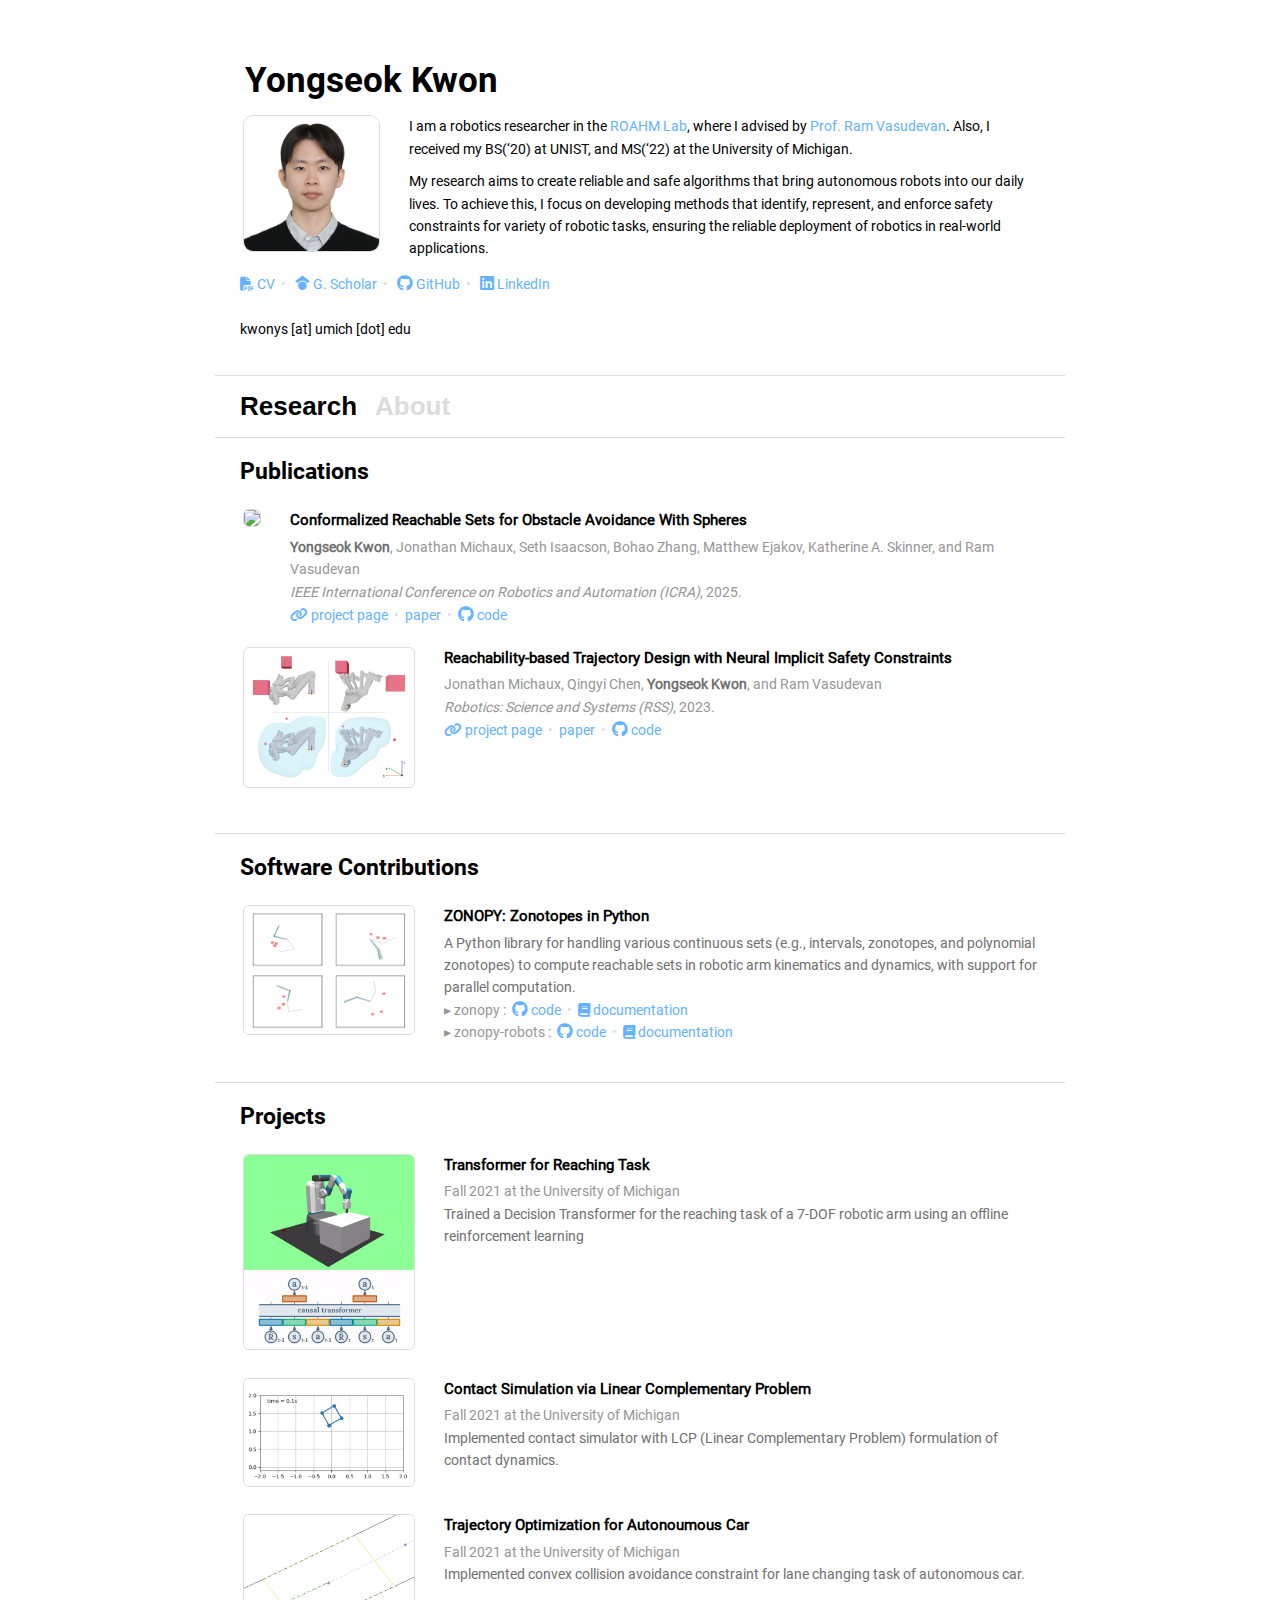
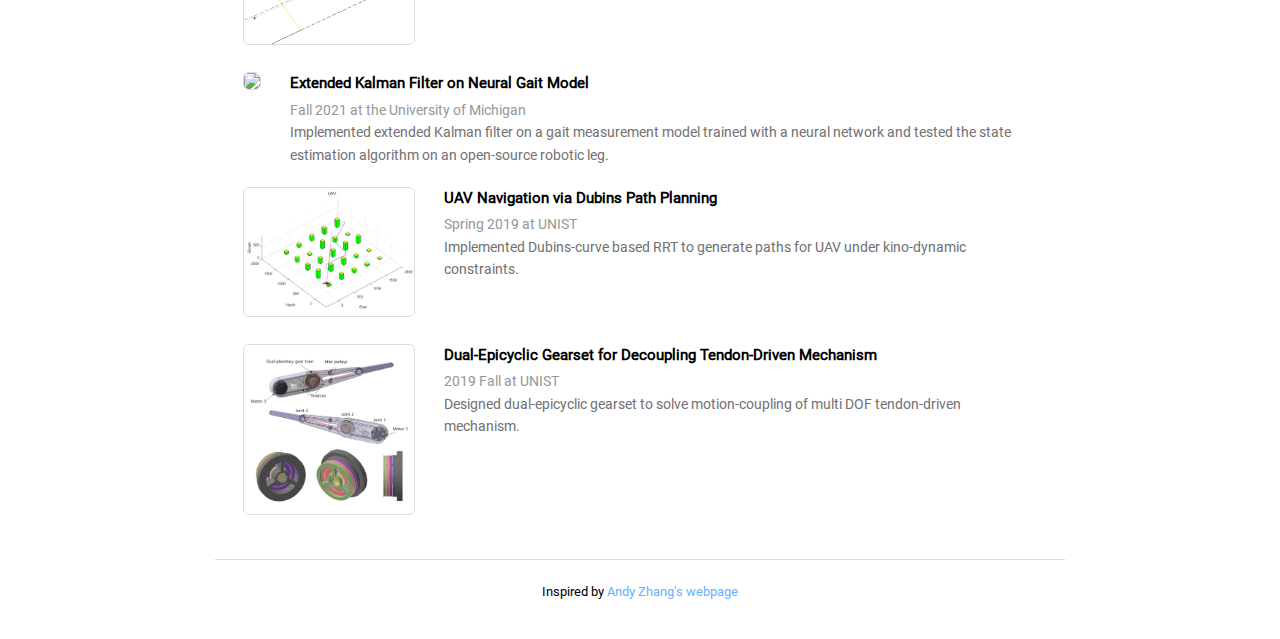
==== commit 7892929f: "update icon" ====
--- a/index.html
+++ b/index.html
@@ -5,9 +5,8 @@
     <meta charset="utf-8" />
     <meta name="viewport" content="width=device-width, initial-scale=1.0">
     <script src="https://ajax.googleapis.com/ajax/libs/jquery/3.7.0/jquery.min.js"></script>
-    <link rel="stylesheet" href="https://cdnjs.cloudflare.com/ajax/libs/font-awesome/6.4.0/css/all.min.css">
+    <link rel="stylesheet" href="https://cdnjs.cloudflare.com/ajax/libs/font-awesome/6.5.2/css/all.min.css">
     <link rel="stylesheet" href="https://cdnjs.cloudflare.com/ajax/libs/academicons/1.9.4/css/academicons.min.css">
-
   <link rel ="icon" href="images\umich.jpg" type="image/x-icon">
     
     <!-- STYLE -->
@@ -48,14 +47,14 @@
             </a>
             &nbsp;<span id="gray">&#8226;</span>&nbsp;&nbsp;
             <a href="https://scholar.google.co.kr/citations?view_op=list_works&hl=ko&authuser=1&user=ozCRJGkAAAAJ">
-              <!-- <i class="fa-solid fa-graduation-cap"></i> -->
-              <i class="ai ai-google-scholar" style="font-size: 20px; vertical-align: -1.5px;"></i>
+              <!-- <i class="ai ai-google-scholar" style="font-size: 20px; vertical-align: -1.5px;"></i> -->
+              <i class="fa-brands fa-google-scholar" style="font-size: 14.5px; vertical-align: .8px;"></i> 
               G. Scholar
             </a>
 
             &nbsp;<span id="gray">&#8226;</span>&nbsp;&nbsp;
             <a href="https://github.com/kwonyos">
-              <i class="fa-brands fa-github" style="font-size: 16px;"></i> Github
+              <i class="fa-brands fa-github" style="font-size: 16px;"></i> GitHub
             </a>
             &nbsp;<span id="gray">&#8226;</span>&nbsp;&nbsp;
             <a href="https://www.linkedin.com/in/yong-seok-kwon-6a18b31a7/">
@@ -99,7 +98,7 @@
                       &nbsp;&#8226;&nbsp;
                       <a href="https://arxiv.org/abs/2410.09924">
                         <!-- <i class="fa-regular fa-file"></i>  -->
-                        <i class="ai ai-arxiv" style="font-size: 17px; vertical-align: -.5px;"></i> paper
+                        <i class="ai ai-arxiv" style="font-size: 17px; vertical-align: -0.5px;"></i> paper
                       </a>
                       &nbsp;&#8226;&nbsp;
                       <a href="https://github.com/roahmlab/crows">
@@ -135,7 +134,7 @@
                       </a>
                       &nbsp;&#8226;&nbsp;
                       <a href="https://arxiv.org/abs/2302.07352">
-                        <i class="ai ai-arxiv" style="font-size: 17px; vertical-align: -.5px;"></i>
+                        <i class="ai ai-arxiv" style="font-size: 17px; vertical-align: -0.5px;"></i>
                         paper
                       </a>
                       &nbsp;&#8226;&nbsp;
